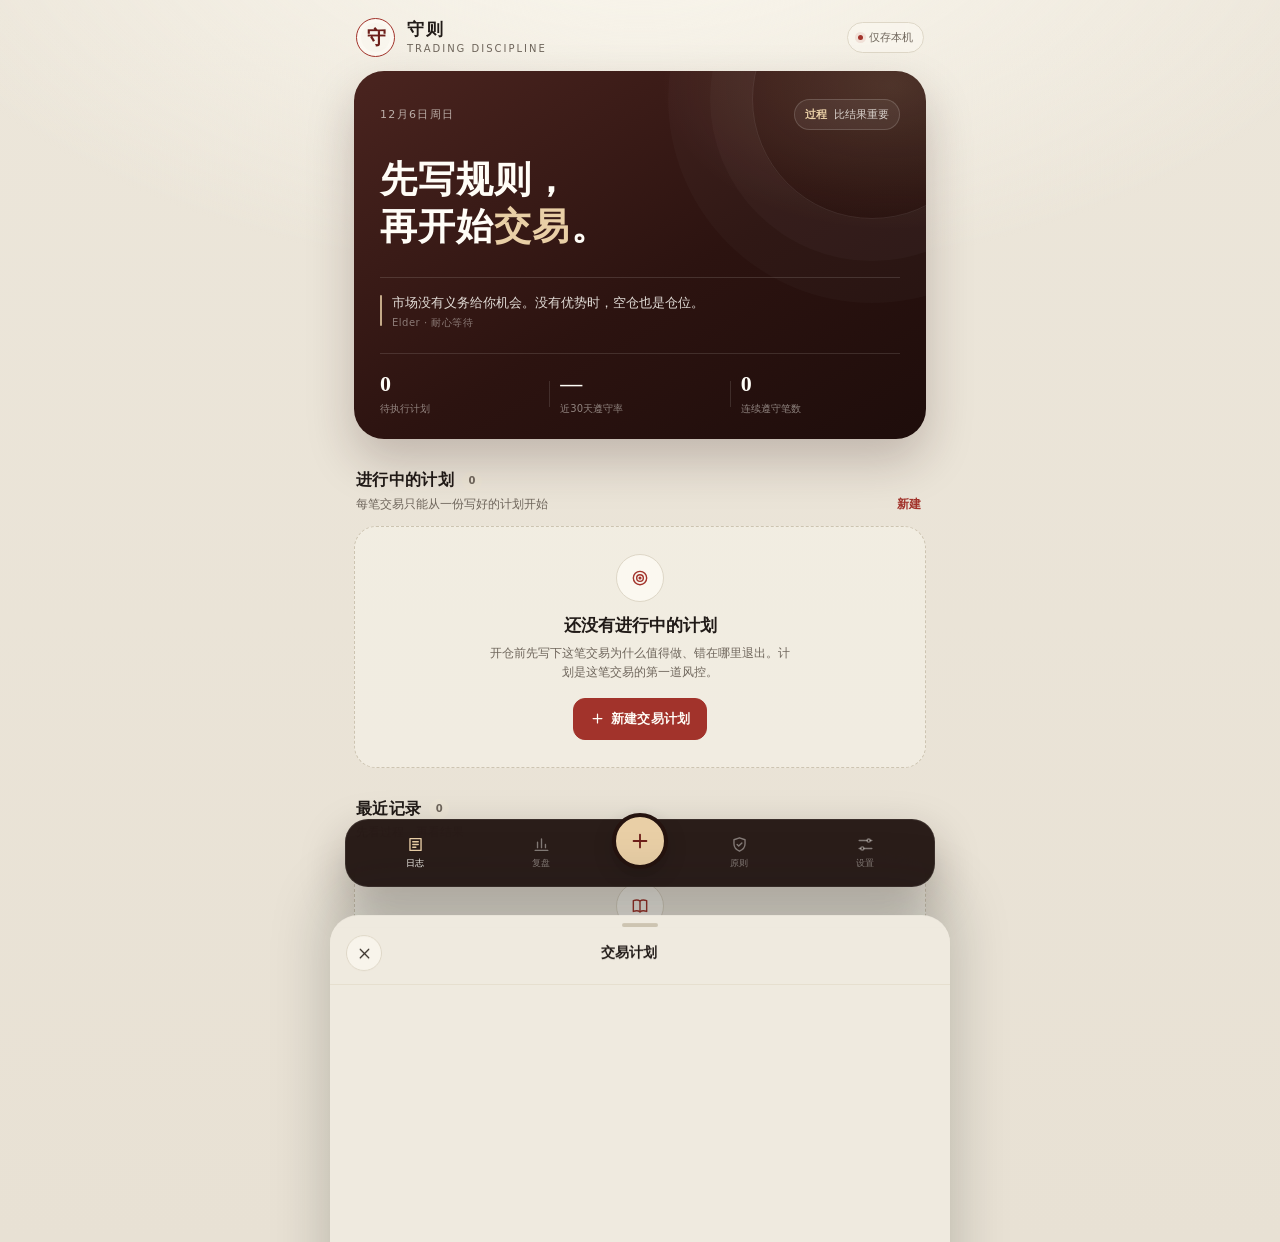
==== index.html @ d8ccddb4 "Add files via upload" ====
<!DOCTYPE html>
<html lang="zh-CN">
<head>
  <meta charset="UTF-8">
  <meta name="viewport" content="width=device-width, initial-scale=1, viewport-fit=cover">
  <meta name="theme-color" content="#efeadf">
  <meta name="description" content="守则｜以原则交易的交易纪律日志。记录计划、执行、偏离与复盘，不记流水账。">
  <meta name="apple-mobile-web-app-capable" content="yes">
  <meta name="mobile-web-app-capable" content="yes">
  <meta name="apple-mobile-web-app-status-bar-style" content="default">
  <meta name="apple-mobile-web-app-title" content="守则">
  <title>守则 · 交易纪律日志</title>
  <link rel="icon" href="data:image/svg+xml,%3Csvg xmlns='http://www.w3.org/2000/svg' viewBox='0 0 64 64'%3E%3Crect width='64' height='64' rx='18' fill='%234a241f'/%3E%3Ctext x='32' y='43' text-anchor='middle' font-size='34' fill='%23e9cfa6' font-family='serif'%3E守%3C/text%3E%3C/svg%3E">
  <link rel="stylesheet" href="styles.css">
</head>
<body>
  <div class="app">
    <header class="topbar">
      <div class="brand">
        <div class="brand-mark">守</div>
        <div>
          <h1>守则</h1>
          <p>TRADING DISCIPLINE</p>
        </div>
      </div>
      <span class="local-pill"><i></i>仅存本机</span>
    </header>

    <main id="view-log" class="view active" aria-label="交易日志"></main>
    <main id="view-stats" class="view" aria-label="统计复盘"></main>
    <main id="view-principles" class="view" aria-label="交易原则"></main>
    <main id="view-settings" class="view" aria-label="设置"></main>
  </div>

  <nav class="bottom-nav" aria-label="主导航">
    <button class="nav-item active" data-tab="log" aria-label="日志">
      <svg viewBox="0 0 24 24" fill="none" stroke="currentColor" stroke-width="1.7" stroke-linecap="round" stroke-linejoin="round"><path d="M5 4.5h14v15H5z"/><path d="M8.5 8.5h7M8.5 12h7M8.5 15.5h4"/></svg>
      <span>日志</span>
    </button>
    <button class="nav-item" data-tab="stats" aria-label="统计">
      <svg viewBox="0 0 24 24" fill="none" stroke="currentColor" stroke-width="1.7" stroke-linecap="round" stroke-linejoin="round"><path d="M4 19.5h16"/><path d="M7 16V9M12 16V5M17 16v-4"/></svg>
      <span>复盘</span>
    </button>
    <button class="nav-fab" data-action="new-plan" aria-label="新建交易计划">
      <svg viewBox="0 0 24 24" fill="none" stroke="currentColor" stroke-width="2" stroke-linecap="round"><path d="M12 5v14M5 12h14"/></svg>
    </button>
    <button class="nav-item" data-tab="principles" aria-label="交易原则">
      <svg viewBox="0 0 24 24" fill="none" stroke="currentColor" stroke-width="1.7" stroke-linecap="round" stroke-linejoin="round"><path d="M12 3.5 19 6v5.2c0 4.4-2.9 7.6-7 9.3-4.1-1.7-7-4.9-7-9.3V6z"/><path d="m9 12 2 2 4-4"/></svg>
      <span>原则</span>
    </button>
    <button class="nav-item" data-tab="settings" aria-label="设置">
      <svg viewBox="0 0 24 24" fill="none" stroke="currentColor" stroke-width="1.7" stroke-linecap="round"><path d="M4 7h10M18 7h2M4 17h2M10 17h10"/><circle cx="16" cy="7" r="2"/><circle cx="8" cy="17" r="2"/></svg>
      <span>设置</span>
    </button>
  </nav>

  <div class="sheet-backdrop" id="sheet-backdrop"></div>
  <section class="sheet" id="sheet" role="dialog" aria-modal="true" aria-labelledby="sheet-title" aria-hidden="true">
    <div class="sheet-grab"></div>
    <div class="sheet-top">
      <button class="icon-btn" data-action="close-sheet" aria-label="关闭">
        <svg viewBox="0 0 24 24" fill="none" stroke="currentColor" stroke-width="1.8" stroke-linecap="round"><path d="m6 6 12 12M18 6 6 18"/></svg>
      </button>
      <div class="sheet-title">
        <h2 id="sheet-title">交易计划</h2>
        <p id="sheet-subtitle"></p>
      </div>
      <div class="sheet-step" id="sheet-step"></div>
    </div>
    <div class="sheet-body" id="sheet-body"></div>
    <div class="sheet-footer" id="sheet-footer"></div>
  </section>

  <div class="toast" id="toast" role="status" aria-live="polite"></div>

  <dialog class="confirm-dialog" id="confirm-dialog">
    <div class="confirm-inner">
      <h3 id="confirm-title">确认</h3>
      <p id="confirm-desc"></p>
      <div class="confirm-actions">
        <button class="btn" data-action="confirm-cancel">取消</button>
        <button class="btn primary" id="confirm-ok" data-action="confirm-ok">确认</button>
      </div>
    </div>
  </dialog>

  <input type="file" id="import-input" accept=".json,application/json" hidden>

  <script src="app.js"></script>
</body>
</html>
---- styles.css ----
:root {
  --bg: #efeadf;
  --surface: #fbf8f0;
  --surface-2: #f5f0e4;
  --surface-3: #ece5d6;
  --ink: #201a17;
  --ink-soft: #352d27;
  --muted: #6f665c;
  --faint: #9b9186;
  --line: #ded7c7;
  --line-strong: #cdc4b1;
  --accent: #a2332b;
  --accent-deep: #6d1f1a;
  --accent-soft: #f2ded9;
  --accent-light: #e9cfa6;
  --loss: #61584e;
  --loss-soft: #e9e2d7;
  --warn: #8e6428;
  --warn-soft: #f2e5cb;
  --danger: #7b211b;
  --danger-soft: #efd7d2;
  --amber: #8e6428;
  --amber-soft: #f2e5cb;
  --cream: #fffdf7;
  --shadow: 0 18px 44px rgba(47, 40, 25, 0.08), 0 2px 7px rgba(47, 40, 25, 0.04);
  --shadow-soft: 0 9px 24px rgba(47, 40, 25, 0.06);
  --r-xl: 30px;
  --r-lg: 22px;
  --r-md: 16px;
  --r-sm: 11px;
  --serif: "Songti SC", "STSong", "Noto Serif SC", "Source Han Serif SC", serif;
  --sans: "PingFang SC", "Hiragino Sans GB", "Microsoft YaHei", "Noto Sans SC", system-ui, -apple-system, sans-serif;
  --safe-bottom: env(safe-area-inset-bottom, 0px);
  --safe-top: env(safe-area-inset-top, 0px);
}

* {
  box-sizing: border-box;
  -webkit-tap-highlight-color: transparent;
}

html {
  background: #e6e0d3;
  scroll-behavior: smooth;
}

body {
  margin: 0;
  min-width: 320px;
  background:
    radial-gradient(1000px 520px at 50% -140px, #fbf8ef 0%, rgba(251, 248, 239, 0) 70%),
    linear-gradient(180deg, #f0ebe1 0%, #ece6da 100%);
  color: var(--ink);
  font-family: var(--sans);
  font-size: 15px;
  line-height: 1.55;
  -webkit-font-smoothing: antialiased;
  text-rendering: optimizeLegibility;
  overflow-x: hidden;
}

body::before {
  content: "";
  position: fixed;
  inset: 0;
  z-index: -1;
  pointer-events: none;
  opacity: 0.32;
  background-image: radial-gradient(rgba(62, 54, 37, 0.16) 0.55px, transparent 0.55px);
  background-size: 4px 4px;
}

body.locked {
  overflow: hidden;
}

button,
input,
textarea,
select {
  font: inherit;
  color: inherit;
}

button {
  border: 0;
  background: none;
  cursor: pointer;
  padding: 0;
}

button:focus-visible,
textarea:focus-visible {
  outline: 2px solid var(--accent);
  outline-offset: 2px;
}

button:disabled {
  cursor: not-allowed;
}

a {
  color: inherit;
  text-decoration: none;
}

h1,
h2,
h3,
h4,
p {
  margin: 0;
}

svg {
  display: block;
}

::selection {
  background: var(--accent-light);
  color: var(--accent-deep);
}

.app {
  width: 100%;
  max-width: 620px;
  margin: 0 auto;
  padding: 0 20px calc(122px + var(--safe-bottom));
  position: relative;
}

.topbar {
  display: flex;
  align-items: center;
  justify-content: space-between;
  padding: calc(18px + var(--safe-top)) 2px 14px;
}

.brand {
  display: flex;
  align-items: center;
  gap: 12px;
}

.brand-mark {
  width: 39px;
  height: 39px;
  border-radius: 50%;
  border: 1px solid var(--accent);
  color: var(--accent-deep);
  display: grid;
  place-items: center;
  font-family: var(--serif);
  font-size: 19px;
  font-weight: 600;
  letter-spacing: -0.08em;
  background: rgba(255, 253, 247, 0.5);
  box-shadow: inset 0 0 0 4px rgba(255, 253, 247, 0.45);
}

.brand h1 {
  font-size: 17px;
  font-weight: 700;
  letter-spacing: 0.14em;
  line-height: 1.2;
}

.brand p {
  color: var(--muted);
  font-size: 10px;
  letter-spacing: 0.2em;
  margin-top: 2px;
}

.local-pill {
  display: inline-flex;
  align-items: center;
  gap: 6px;
  color: var(--muted);
  font-size: 11px;
  border: 1px solid var(--line);
  border-radius: 999px;
  padding: 6px 10px;
  background: rgba(251, 248, 240, 0.64);
  backdrop-filter: blur(8px);
}

.local-pill i {
  width: 5px;
  height: 5px;
  border-radius: 50%;
  background: var(--accent);
  box-shadow: 0 0 0 3px rgba(162, 51, 43, 0.1);
}

.view {
  display: none;
}

.view.active {
  display: block;
  animation: view-in 0.34s cubic-bezier(0.2, 0.7, 0.2, 1);
}

@keyframes view-in {
  from {
    opacity: 0;
    transform: translateY(8px);
  }
  to {
    opacity: 1;
    transform: translateY(0);
  }
}

.eyebrow {
  color: var(--muted);
  font-size: 11px;
  letter-spacing: 0.14em;
  text-transform: uppercase;
}

.hero {
  position: relative;
  overflow: hidden;
  border-radius: var(--r-xl);
  padding: 24px 22px 20px;
  background:
    radial-gradient(320px 200px at 94% 4%, rgba(233, 207, 166, 0.16) 0%, transparent 72%),
    linear-gradient(150deg, #4a241f 0%, #2c1310 56%, #1e0d0b 100%);
  color: var(--cream);
  box-shadow: 0 22px 48px rgba(45, 20, 16, 0.22);
}

.hero::before {
  content: "";
  position: absolute;
  right: -66px;
  top: -92px;
  width: 238px;
  height: 238px;
  border: 1px solid rgba(255, 253, 247, 0.09);
  border-radius: 50%;
  box-shadow:
    0 0 0 42px rgba(255, 253, 247, 0.025),
    0 0 0 84px rgba(255, 253, 247, 0.018);
  pointer-events: none;
}

.hero-top {
  position: relative;
  display: flex;
  align-items: center;
  justify-content: space-between;
  gap: 12px;
}

.hero-date {
  color: rgba(255, 253, 247, 0.64);
  font-size: 11px;
  letter-spacing: 0.12em;
}

.hero-rate {
  display: inline-flex;
  align-items: center;
  gap: 7px;
  color: rgba(255, 253, 247, 0.78);
  font-size: 11px;
  border: 1px solid rgba(255, 253, 247, 0.16);
  background: rgba(255, 253, 247, 0.06);
  border-radius: 999px;
  padding: 6px 10px;
  white-space: nowrap;
}

.hero-rate b {
  color: var(--accent-light);
  font-weight: 650;
  font-variant-numeric: tabular-nums;
}

.hero h2 {
  position: relative;
  font-family: var(--serif);
  font-weight: 600;
  font-size: clamp(29px, 8.2vw, 37px);
  line-height: 1.28;
  letter-spacing: 0.03em;
  margin-top: 26px;
}

.hero h2 em {
  font-style: normal;
  color: var(--accent-light);
}

.hero-quote {
  position: relative;
  margin-top: 26px;
  padding-top: 15px;
  border-top: 1px solid rgba(255, 253, 247, 0.13);
  display: flex;
  align-items: flex-start;
  gap: 10px;
}

.quote-stroke {
  width: 2px;
  height: 31px;
  flex: 0 0 2px;
  border-radius: 2px;
  background: var(--accent-light);
  opacity: 0.8;
  margin-top: 2px;
}

.hero-quote p {
  font-size: 12.5px;
  line-height: 1.55;
  color: rgba(255, 253, 247, 0.86);
}

.hero-quote small {
  display: block;
  color: rgba(255, 253, 247, 0.43);
  font-size: 10px;
  letter-spacing: 0.05em;
  margin-top: 3px;
}

.hero-metrics {
  position: relative;
  display: grid;
  grid-template-columns: 1fr 1px 1fr 1px 1fr;
  align-items: center;
  gap: 10px;
  margin-top: 22px;
  padding-top: 18px;
  border-top: 1px solid rgba(255, 253, 247, 0.12);
}

.hero-metrics div:not(.metric-divider) {
  min-width: 0;
}

.hero-metrics .metric-divider {
  width: 1px;
  height: 26px;
  background: rgba(255, 253, 247, 0.12);
}

.hero-metrics b {
  display: block;
  font-family: var(--serif);
  font-size: 22px;
  line-height: 1.1;
  font-weight: 600;
  color: var(--cream);
  font-variant-numeric: tabular-nums;
}

.hero-metrics span {
  display: block;
  font-size: 10px;
  color: rgba(255, 253, 247, 0.48);
  margin-top: 5px;
  white-space: nowrap;
}

.section-head {
  display: flex;
  align-items: flex-end;
  justify-content: space-between;
  gap: 12px;
  margin: 29px 2px 12px;
}

.section-head h2 {
  font-size: 16px;
  font-weight: 700;
  letter-spacing: 0.02em;
  display: flex;
  align-items: center;
  gap: 8px;
}

.section-head h2 .count {
  display: inline-grid;
  place-items: center;
  min-width: 20px;
  height: 20px;
  padding: 0 6px;
  border-radius: 999px;
  background: var(--surface-3);
  color: var(--muted);
  font-size: 10px;
  font-weight: 600;
  letter-spacing: 0;
}

.section-head p {
  color: var(--muted);
  font-size: 11.5px;
  margin-top: 3px;
}

.text-link {
  color: var(--accent);
  font-size: 12px;
  font-weight: 600;
  white-space: nowrap;
  display: inline-flex;
  align-items: center;
  gap: 3px;
}

.text-link:hover {
  color: var(--accent-deep);
}

.plan-stack {
  display: grid;
  gap: 10px;
}

.plan-card {
  border: 1px solid var(--line);
  background: rgba(251, 248, 240, 0.88);
  border-radius: var(--r-lg);
  padding: 16px;
  box-shadow: var(--shadow-soft);
  animation: card-in 0.45s both;
}

@keyframes card-in {
  from {
    opacity: 0;
    transform: translateY(7px);
  }
  to {
    opacity: 1;
    transform: translateY(0);
  }
}

.plan-top {
  display: flex;
  align-items: flex-start;
  gap: 11px;
}

.asset-badge {
  flex: 0 0 auto;
  width: 44px;
  height: 44px;
  border-radius: 14px;
  display: grid;
  place-items: center;
  background: var(--accent-soft);
  color: var(--accent-deep);
  font-size: 10px;
  font-weight: 700;
  letter-spacing: 0.04em;
}

.asset-badge.etf {
  background: var(--amber-soft);
  color: #6c4d19;
}

.asset-badge.option {
  background: #e8e1ef;
  color: #534263;
}

.plan-title {
  flex: 1;
  min-width: 0;
}

.plan-title h3 {
  font-size: 18px;
  font-weight: 700;
  line-height: 1.25;
  letter-spacing: 0.01em;
  white-space: nowrap;
  overflow: hidden;
  text-overflow: ellipsis;
}

.plan-title p {
  color: var(--muted);
  font-size: 12px;
  margin-top: 3px;
}

.status-badge {
  flex: 0 0 auto;
  font-size: 10px;
  border-radius: 999px;
  padding: 4px 8px;
  color: var(--accent);
  background: var(--accent-soft);
  font-weight: 600;
}

.plan-thesis {
  margin: 13px 0 0;
  color: var(--ink-soft);
  font-family: var(--serif);
  font-size: 13.5px;
  line-height: 1.62;
  display: -webkit-box;
  -webkit-line-clamp: 2;
  -webkit-box-orient: vertical;
  overflow: hidden;
}

.plan-facts {
  display: flex;
  flex-wrap: wrap;
  gap: 6px;
  margin-top: 13px;
}

.fact {
  display: inline-flex;
  align-items: center;
  gap: 4px;
  font-size: 11px;
  color: var(--muted);
  background: var(--surface-2);
  border: 1px solid rgba(222, 215, 199, 0.72);
  border-radius: 8px;
  padding: 4px 7px;
  font-variant-numeric: tabular-nums;
}

.fact strong {
  color: var(--ink-soft);
  font-weight: 650;
}

.plan-actions {
  display: flex;
  gap: 8px;
  margin-top: 14px;
}

.btn {
  min-height: 42px;
  padding: 0 16px;
  border-radius: 12px;
  font-size: 12.5px;
  font-weight: 650;
  letter-spacing: 0.02em;
  display: inline-flex;
  align-items: center;
  justify-content: center;
  gap: 6px;
  background: var(--surface-2);
  color: var(--ink-soft);
  border: 1px solid var(--line);
  transition: transform 0.15s ease, background 0.15s ease, border-color 0.15s ease;
  touch-action: manipulation;
}

.btn:active {
  transform: scale(0.985);
}

.btn.primary {
  background: var(--accent);
  color: var(--cream);
  border-color: var(--accent);
}

.btn.primary:hover {
  background: var(--accent-deep);
}

.btn.light {
  background: rgba(255, 253, 247, 0.08);
  color: var(--cream);
  border-color: rgba(255, 253, 247, 0.18);
}

.btn.ghost {
  background: transparent;
  border-color: transparent;
  color: var(--muted);
}

.btn.rust {
  color: var(--warn);
  background: var(--warn-soft);
  border-color: transparent;
}

.btn.flex {
  flex: 1;
}

.btn:disabled {
  background: var(--surface-3);
  border-color: var(--surface-3);
  color: var(--faint);
}

.btn svg {
  width: 15px;
  height: 15px;
}

.empty-card {
  border: 1px dashed var(--line-strong);
  border-radius: var(--r-lg);
  padding: 27px 22px;
  text-align: center;
  background: rgba(251, 248, 240, 0.44);
}

.empty-icon {
  width: 48px;
  height: 48px;
  margin: 0 auto 11px;
  border-radius: 50%;
  display: grid;
  place-items: center;
  border: 1px solid var(--line);
  color: var(--accent);
  background: var(--surface);
}

.empty-icon svg {
  width: 20px;
  height: 20px;
}

.empty-card h3 {
  font-family: var(--serif);
  font-size: 17px;
  font-weight: 600;
}

.empty-card p {
  max-width: 310px;
  margin: 5px auto 15px;
  color: var(--muted);
  font-size: 12px;
  line-height: 1.6;
}

.log-list {
  border: 1px solid var(--line);
  background: rgba(251, 248, 240, 0.78);
  border-radius: var(--r-lg);
  overflow: hidden;
  box-shadow: var(--shadow-soft);
}

.log-row {
  width: 100%;
  display: flex;
  align-items: center;
  gap: 11px;
  text-align: left;
  padding: 13px 15px;
  border-bottom: 1px solid rgba(222, 215, 199, 0.72);
  transition: background 0.16s ease;
}

.log-row:last-child {
  border-bottom: 0;
}

.log-row:hover {
  background: rgba(245, 240, 228, 0.7);
}

.log-mark {
  width: 7px;
  height: 34px;
  flex: 0 0 7px;
  border-radius: 99px;
  background: var(--accent);
}

.log-mark.deviated {
  background: var(--warn);
}

.log-main {
  flex: 1;
  min-width: 0;
}

.log-main h4 {
  font-size: 13.5px;
  font-weight: 650;
  white-space: nowrap;
  overflow: hidden;
  text-overflow: ellipsis;
}

.log-main p {
  color: var(--muted);
  font-size: 10.5px;
  margin-top: 2px;
  white-space: nowrap;
  overflow: hidden;
  text-overflow: ellipsis;
}

.log-side {
  flex: 0 0 auto;
  text-align: right;
}

.result-tag {
  display: inline-block;
  font-size: 10px;
  border-radius: 6px;
  padding: 3px 7px;
  color: var(--muted);
  background: var(--surface-2);
}

.result-tag.win {
  color: var(--accent);
  background: var(--accent-soft);
}

.result-tag.loss {
  color: var(--loss);
  background: var(--loss-soft);
}

.log-side small {
  display: block;
  color: var(--faint);
  font-size: 9.5px;
  margin-top: 4px;
}

.unplanned-link {
  text-align: center;
  margin-top: 18px;
  color: var(--faint);
  font-size: 11px;
}

.unplanned-link button {
  border-bottom: 1px solid var(--line-strong);
  padding-bottom: 1px;
  color: var(--muted);
}

.unplanned-link button:hover {
  color: var(--warn);
}

/* ===== Stats ===== */
.page-head {
  margin: 7px 2px 18px;
}

.page-head h2 {
  font-family: var(--serif);
  font-size: 30px;
  font-weight: 600;
  letter-spacing: 0.02em;
  line-height: 1.2;
}

.page-head p {
  color: var(--muted);
  font-size: 12px;
  margin-top: 5px;
}

.segmented {
  display: inline-flex;
  padding: 4px;
  border-radius: 999px;
  background: rgba(236, 229, 214, 0.8);
  border: 1px solid rgba(222, 215, 199, 0.7);
  gap: 2px;
}

.segmented button {
  border-radius: 999px;
  padding: 7px 13px;
  font-size: 11px;
  color: var(--muted);
  font-weight: 550;
  transition: background 0.15s ease, color 0.15s ease;
}

.segmented button.active {
  color: var(--ink);
  background: var(--surface);
  box-shadow: 0 2px 6px rgba(47, 40, 25, 0.08);
  font-weight: 650;
}

.stats-headline {
  display: flex;
  align-items: flex-end;
  justify-content: space-between;
  gap: 12px;
  margin: 19px 0 10px;
}

.compliance-card {
  position: relative;
  overflow: hidden;
  border: 1px solid var(--line);
  border-radius: var(--r-xl);
  background: var(--surface);
  padding: 22px;
  box-shadow: var(--shadow);
}

.compliance-card::after {
  content: "";
  position: absolute;
  right: -50px;
  top: -55px;
  width: 190px;
  height: 190px;
  border-radius: 50%;
  border: 1px solid rgba(162, 51, 43, 0.09);
  box-shadow: 0 0 0 27px rgba(162, 51, 43, 0.025);
}

.compliance-main {
  position: relative;
  display: flex;
  align-items: center;
  gap: 19px;
}

.ring {
  --p: 0;
  --size: 112px;
  width: var(--size);
  height: var(--size);
  flex: 0 0 var(--size);
  border-radius: 50%;
  background: conic-gradient(var(--accent) calc(var(--p) * 1%), #e9e3d6 0);
  position: relative;
  display: grid;
  place-items: center;
  transform: rotate(-90deg);
}

.ring::before {
  content: "";
  position: absolute;
  inset: 9px;
  border-radius: 50%;
  background: var(--surface);
  box-shadow: inset 0 0 0 1px rgba(222, 215, 199, 0.45);
}

.ring-center {
  position: relative;
  z-index: 1;
  transform: rotate(90deg);
  text-align: center;
}

.ring-center b {
  display: block;
  font-family: var(--serif);
  font-size: 28px;
  line-height: 1;
  font-weight: 600;
  font-variant-numeric: tabular-nums;
  letter-spacing: -0.02em;
}

.ring-center span {
  display: block;
  margin-top: 4px;
  color: var(--muted);
  font-size: 9px;
  letter-spacing: 0.08em;
}

.compliance-copy {
  min-width: 0;
}

.compliance-copy h3 {
  font-family: var(--serif);
  font-size: 17px;
  font-weight: 600;
  line-height: 1.34;
  letter-spacing: -0.01em;
}

.compliance-copy p {
  color: var(--muted);
  font-size: 11.5px;
  line-height: 1.6;
  margin-top: 5px;
}

.sample-note {
  display: inline-flex;
  align-items: center;
  gap: 4px;
  color: var(--amber);
  background: var(--amber-soft);
  font-size: 9.5px;
  border-radius: 6px;
  padding: 3px 7px;
  margin-top: 8px;
}

.mini-kpis {
  display: grid;
  grid-template-columns: repeat(3, 1fr);
  gap: 8px;
  margin-top: 15px;
  padding-top: 15px;
  border-top: 1px solid rgba(222, 215, 199, 0.75);
}

.mini-kpi span {
  display: block;
  color: var(--muted);
  font-size: 9.5px;
}

.mini-kpi b {
  display: block;
  font-family: var(--serif);
  font-size: 20px;
  font-weight: 600;
  line-height: 1.1;
  margin-top: 4px;
  font-variant-numeric: tabular-nums;
}

.mini-kpi small {
  display: block;
  color: var(--faint);
  font-size: 9px;
  margin-top: 3px;
}

.panel {
  border: 1px solid var(--line);
  border-radius: var(--r-lg);
  background: rgba(251, 248, 240, 0.86);
  padding: 18px;
  box-shadow: var(--shadow-soft);
}

.panel-head {
  display: flex;
  align-items: flex-start;
  justify-content: space-between;
  gap: 10px;
  margin-bottom: 14px;
}

.panel-head h3 {
  font-size: 14.5px;
  font-weight: 700;
  letter-spacing: 0.01em;
}

.panel-head p {
  color: var(--muted);
  font-size: 10.5px;
  margin-top: 3px;
  line-height: 1.5;
}

.stack {
  display: grid;
  gap: 10px;
}

.compare-block {
  padding: 12px;
  border-radius: 14px;
  background: var(--surface-2);
  border: 1px solid rgba(222, 215, 199, 0.6);
}

.compare-head {
  display: flex;
  align-items: center;
  justify-content: space-between;
  gap: 8px;
  font-size: 11.5px;
}

.compare-head > span:first-child {
  display: flex;
  align-items: center;
  gap: 7px;
  font-weight: 650;
  color: var(--ink-soft);
}

.dot {
  width: 7px;
  height: 7px;
  border-radius: 50%;
  background: var(--accent);
}

.dot.rust {
  background: var(--warn);
}

.compare-head small {
  color: var(--faint);
  font-size: 10px;
}

.compare-bar {
  height: 6px;
  border-radius: 999px;
  background: #e4ddcf;
  overflow: hidden;
  margin: 9px 0 7px;
}

.compare-bar i {
  display: block;
  height: 100%;
  border-radius: inherit;
  background: var(--accent);
  transition: width 0.5s ease;
}

.compare-bar.rust i {
  background: var(--warn);
}

.compare-meta {
  display: flex;
  justify-content: space-between;
  color: var(--muted);
  font-size: 10px;
  font-variant-numeric: tabular-nums;
}

.compare-meta b {
  color: var(--ink-soft);
  font-weight: 650;
}

.insight {
  display: flex;
  align-items: flex-start;
  gap: 8px;
  margin-top: 13px;
  padding-top: 12px;
  border-top: 1px dashed var(--line-strong);
  color: var(--muted);
  font-size: 11px;
  line-height: 1.6;
}

.insight svg {
  width: 14px;
  height: 14px;
  flex: 0 0 14px;
  margin-top: 2px;
  color: var(--accent);
}

.matrix {
  display: grid;
  grid-template-columns: 1fr 1fr;
  gap: 7px;
}

.matrix-cell {
  border-radius: 13px;
  padding: 12px;
  min-height: 94px;
  display: flex;
  flex-direction: column;
  justify-content: space-between;
  border: 1px solid transparent;
}

.matrix-cell.good {
  background: var(--accent-soft);
  border-color: rgba(162, 51, 43, 0.08);
}

.matrix-cell.correct-loss {
  background: var(--surface-2);
  border-color: rgba(222, 215, 199, 0.7);
}

.matrix-cell.danger {
  background: var(--amber-soft);
  border-color: rgba(145, 107, 46, 0.08);
}

.matrix-cell.bad {
  background: var(--warn-soft);
  border-color: rgba(142, 100, 40, 0.08);
}

.matrix-cell span {
  font-size: 9.5px;
  color: var(--muted);
  letter-spacing: 0.02em;
}

.matrix-cell b {
  font-family: var(--serif);
  font-size: 27px;
  line-height: 1;
  font-weight: 600;
  font-variant-numeric: tabular-nums;
}

.matrix-cell small {
  font-size: 9.5px;
  color: var(--muted);
}

.matrix-note {
  margin-top: 11px;
  color: var(--muted);
  font-size: 11.5px;
  line-height: 1.55;
}

.matrix-note strong {
  color: var(--amber);
  font-weight: 650;
}

.dist-list {
  display: grid;
  gap: 11px;
}

.dist-row {
  display: grid;
  grid-template-columns: minmax(78px, 1fr) 2.2fr 22px;
  align-items: center;
  gap: 9px;
}

.dist-row span {
  font-size: 10.5px;
  color: var(--ink-soft);
  white-space: nowrap;
  overflow: hidden;
  text-overflow: ellipsis;
}

.dist-bar {
  height: 7px;
  background: var(--surface-3);
  border-radius: 999px;
  overflow: hidden;
}

.dist-bar i {
  display: block;
  height: 100%;
  border-radius: inherit;
  background: var(--warn);
  opacity: 0.8;
}

.dist-row b {
  text-align: right;
  font-size: 10.5px;
  font-weight: 600;
  color: var(--muted);
  font-variant-numeric: tabular-nums;
}

.breakdown-tabs {
  display: flex;
  gap: 4px;
  padding: 3px;
  background: var(--surface-2);
  border-radius: 10px;
  margin-bottom: 13px;
}

.breakdown-tabs button {
  flex: 1;
  padding: 6px 4px;
  border-radius: 8px;
  color: var(--muted);
  font-size: 10px;
  font-weight: 550;
}

.breakdown-tabs button.active {
  background: var(--surface);
  color: var(--ink);
  box-shadow: 0 2px 5px rgba(47, 40, 25, 0.07);
  font-weight: 650;
}

.breakdown-row {
  display: grid;
  grid-template-columns: minmax(66px, 1.2fr) auto 62px 44px;
  align-items: center;
  gap: 8px;
  padding: 9px 0;
  border-bottom: 1px solid rgba(222, 215, 199, 0.62);
}

.breakdown-row:last-child {
  border-bottom: 0;
  padding-bottom: 1px;
}

.breakdown-row .label {
  font-size: 11px;
  font-weight: 600;
  color: var(--ink-soft);
  white-space: nowrap;
  overflow: hidden;
  text-overflow: ellipsis;
}

.breakdown-row .n {
  color: var(--faint);
  font-size: 9.5px;
}

.mini-bar {
  height: 5px;
  border-radius: 999px;
  background: var(--surface-3);
  overflow: hidden;
}

.mini-bar i {
  display: block;
  height: 100%;
  border-radius: inherit;
  background: var(--accent);
}

.score {
  text-align: right;
  font-size: 10px;
  font-variant-numeric: tabular-nums;
  color: var(--muted);
}

.score.pos {
  color: var(--accent);
}

.score.neg {
  color: var(--warn);
}

.disclaimer-note {
  color: var(--faint);
  font-size: 9.5px;
  line-height: 1.6;
  margin-top: 14px;
  padding: 0 3px;
}

.review-card {
  border: 1px solid var(--line);
  border-radius: var(--r-lg);
  background:
    linear-gradient(135deg, rgba(255, 253, 247, 0.7), rgba(245, 240, 228, 0.75));
  padding: 18px;
  box-shadow: var(--shadow-soft);
}

.review-top {
  display: flex;
  align-items: center;
  justify-content: space-between;
  gap: 10px;
}

.verdict {
  display: inline-flex;
  align-items: center;
  gap: 5px;
  font-size: 10px;
  font-weight: 650;
  color: var(--accent);
  background: var(--accent-soft);
  border-radius: 7px;
  padding: 4px 7px;
}

.verdict.slipping {
  color: var(--amber);
  background: var(--amber-soft);
}

.verdict.pause {
  color: var(--warn);
  background: var(--warn-soft);
}

.review-top small {
  color: var(--faint);
  font-size: 9.5px;
}

.review-statline {
  display: flex;
  flex-wrap: wrap;
  gap: 6px;
  margin-top: 11px;
}

.review-statline span {
  font-size: 9.5px;
  color: var(--muted);
  background: var(--surface-2);
  border-radius: 6px;
  padding: 3px 7px;
}

.review-q {
  margin-top: 13px;
  padding-top: 11px;
  border-top: 1px dashed var(--line-strong);
}

.review-q label {
  display: block;
  font-size: 9px;
  letter-spacing: 0.08em;
  color: var(--faint);
  margin-bottom: 3px;
}

.review-q p {
  font-family: var(--serif);
  font-size: 13px;
  line-height: 1.62;
  color: var(--ink-soft);
}

.review-history {
  margin-top: 10px;
  display: grid;
  gap: 6px;
}

.review-history button {
  display: flex;
  align-items: center;
  justify-content: space-between;
  gap: 8px;
  border: 1px solid var(--line);
  background: rgba(251, 248, 240, 0.55);
  border-radius: 10px;
  padding: 9px 11px;
  text-align: left;
  font-size: 10.5px;
  color: var(--muted);
}

.review-history b {
  color: var(--ink-soft);
  font-weight: 600;
}

/* ===== Principles ===== */
.principles-hero {
  position: relative;
  overflow: hidden;
  border-radius: var(--r-xl);
  border: 1px solid var(--line);
  background:
    radial-gradient(260px 160px at 95% -10%, rgba(142, 100, 40, 0.1), transparent 70%),
    var(--surface);
  padding: 23px;
  box-shadow: var(--shadow-soft);
}

.principles-hero blockquote {
  margin: 16px 0 0;
  font-family: var(--serif);
  font-size: 24px;
  line-height: 1.48;
  letter-spacing: 0.015em;
  color: var(--ink);
}

.principles-hero blockquote em {
  font-style: normal;
  color: var(--warn);
}

.principles-hero p {
  color: var(--muted);
  font-size: 11px;
  margin-top: 9px;
}

.rule-card {
  margin-top: 14px;
  border-radius: var(--r-lg);
  background: var(--accent-deep);
  color: var(--cream);
  padding: 17px 18px;
  box-shadow: 0 12px 28px rgba(45, 20, 16, 0.16);
}

.rule-card h3 {
  display: flex;
  align-items: center;
  gap: 7px;
  color: var(--accent-light);
  font-size: 10px;
  font-weight: 600;
  letter-spacing: 0.12em;
}

.rule-card h3 svg {
  width: 14px;
  height: 14px;
}

.rule-list {
  display: grid;
  gap: 9px;
  margin-top: 12px;
}

.rule-list div {
  display: flex;
  align-items: baseline;
  justify-content: space-between;
  gap: 10px;
  padding-bottom: 8px;
  border-bottom: 1px solid rgba(255, 253, 247, 0.1);
  font-size: 11.5px;
}

.rule-list div:last-child {
  border-bottom: 0;
  padding-bottom: 0;
}

.rule-list span {
  color: rgba(255, 253, 247, 0.58);
}

.rule-list b {
  color: rgba(255, 253, 247, 0.92);
  font-weight: 600;
  text-align: right;
}

.principle-group {
  margin-top: 27px;
}

.group-head {
  display: flex;
  align-items: baseline;
  gap: 9px;
  padding: 0 2px 9px;
  border-bottom: 1px solid var(--line);
}

.group-head span {
  font-family: var(--serif);
  font-size: 11px;
  color: var(--warn);
  font-style: italic;
}

.group-head h3 {
  font-family: var(--serif);
  font-size: 19px;
  font-weight: 600;
}

.group-head p {
  margin-left: auto;
  color: var(--faint);
  font-size: 9.5px;
}

.principle-item {
  display: grid;
  grid-template-columns: 24px 1fr;
  gap: 10px;
  padding: 16px 2px;
  border-bottom: 1px solid rgba(222, 215, 199, 0.68);
}

.principle-item:last-child {
  border-bottom: 0;
}

.p-index {
  color: var(--line-strong);
  font-family: var(--serif);
  font-size: 11px;
  padding-top: 2px;
  font-variant-numeric: tabular-nums;
}

.principle-item h4 {
  font-size: 14px;
  font-weight: 700;
  line-height: 1.4;
  color: var(--ink);
}

.principle-item p {
  color: var(--muted);
  font-size: 12.5px;
  line-height: 1.66;
  margin-top: 4px;
}

.p-source {
  display: inline-flex;
  align-items: center;
  gap: 4px;
  margin-top: 7px;
  font-size: 9px;
  letter-spacing: 0.03em;
  color: var(--accent);
  background: var(--accent-soft);
  border-radius: 5px;
  padding: 2px 6px;
}

.p-source.rust {
  color: var(--warn);
  background: var(--warn-soft);
}

/* ===== Settings ===== */
.settings-card {
  border: 1px solid var(--line);
  background: rgba(251, 248, 240, 0.86);
  border-radius: var(--r-lg);
  padding: 18px;
  box-shadow: var(--shadow-soft);
  margin-bottom: 11px;
}

.settings-card h3 {
  font-size: 14px;
  font-weight: 700;
}

.settings-card > p {
  color: var(--muted);
  font-size: 11.5px;
  line-height: 1.6;
  margin-top: 4px;
}

.setting-row {
  display: flex;
  align-items: center;
  justify-content: space-between;
  gap: 12px;
  padding: 13px 0;
  border-bottom: 1px solid rgba(222, 215, 199, 0.66);
}

.setting-row:last-child {
  border-bottom: 0;
  padding-bottom: 2px;
}

.setting-row .setting-label {
  font-size: 12px;
  font-weight: 600;
}

.setting-row .setting-desc {
  color: var(--muted);
  font-size: 10px;
  margin-top: 2px;
}

.chip-row {
  display: flex;
  gap: 5px;
  flex-wrap: wrap;
  justify-content: flex-end;
}

.mini-chip {
  border: 1px solid var(--line);
  background: var(--surface-2);
  color: var(--muted);
  border-radius: 8px;
  padding: 6px 8px;
  font-size: 10px;
  min-width: 42px;
  text-align: center;
  font-variant-numeric: tabular-nums;
}

.mini-chip.active {
  background: var(--accent);
  color: var(--cream);
  border-color: var(--accent);
  font-weight: 650;
}

.data-actions {
  display: grid;
  grid-template-columns: 1fr 1fr;
  gap: 7px;
  margin-top: 14px;
}

.data-actions .btn {
  min-height: 43px;
  font-size: 11.5px;
}

.data-actions .full {
  grid-column: 1 / -1;
}

.storage-note {
  display: flex;
  gap: 8px;
  margin-top: 13px;
  border-radius: 10px;
  background: var(--surface-2);
  padding: 10px 11px;
  color: var(--muted);
  font-size: 10px;
  line-height: 1.6;
}

.storage-note svg {
  width: 14px;
  height: 14px;
  flex: 0 0 14px;
  margin-top: 2px;
  color: var(--accent);
}

.about-copy {
  color: var(--muted);
  font-size: 11.5px;
  line-height: 1.75;
}

.about-copy strong {
  color: var(--ink-soft);
  font-weight: 600;
}

.about-copy + .about-copy {
  margin-top: 9px;
}

.version-row {
  display: flex;
  justify-content: space-between;
  color: var(--faint);
  font-size: 9.5px;
  padding-top: 14px;
  margin-top: 14px;
  border-top: 1px solid var(--line);
}

/* ===== Bottom nav ===== */
.bottom-nav {
  position: fixed;
  z-index: 80;
  left: 50%;
  bottom: max(13px, var(--safe-bottom));
  transform: translateX(-50%);
  width: calc(100% - 30px);
  max-width: 588px;
  height: 68px;
  display: grid;
  grid-template-columns: 1fr 1fr 72px 1fr 1fr;
  align-items: center;
  padding: 0 6px;
  border-radius: 23px;
  background: rgba(32, 18, 15, 0.95);
  border: 1px solid rgba(255, 253, 247, 0.08);
  box-shadow: 0 18px 45px rgba(32, 18, 15, 0.27);
  backdrop-filter: blur(20px);
  -webkit-backdrop-filter: blur(20px);
}

.nav-item {
  height: 58px;
  display: flex;
  flex-direction: column;
  align-items: center;
  justify-content: center;
  gap: 3px;
  color: rgba(255, 253, 247, 0.42);
  border-radius: 14px;
  transition: color 0.18s ease;
}

.nav-item svg {
  width: 19px;
  height: 19px;
}

.nav-item span {
  font-size: 9px;
  letter-spacing: 0.03em;
}

.nav-item.active {
  color: var(--cream);
}

.nav-item.active svg {
  color: var(--accent-light);
}

.nav-fab {
  width: 56px;
  height: 56px;
  justify-self: center;
  border-radius: 50%;
  background: var(--accent-light);
  color: var(--accent-deep);
  display: grid;
  place-items: center;
  box-shadow: 0 7px 20px rgba(0, 0, 0, 0.2);
  transform: translateY(-12px);
  border: 4px solid #25130f;
  transition: transform 0.18s ease, background 0.18s ease;
}

.nav-fab svg {
  width: 22px;
  height: 22px;
}

.nav-fab:active {
  transform: translateY(-11px) scale(0.96);
}

/* ===== Sheet ===== */
.sheet-backdrop {
  position: fixed;
  inset: 0;
  background: rgba(13, 21, 16, 0.4);
  backdrop-filter: blur(3px);
  z-index: 90;
  opacity: 0;
  pointer-events: none;
  transition: opacity 0.25s ease;
}

.sheet-backdrop.open {
  opacity: 1;
  pointer-events: auto;
}

.sheet {
  position: fixed;
  z-index: 100;
  left: 50%;
  bottom: 0;
  width: 100%;
  max-width: 620px;
  height: 100vh;
  height: 100dvh;
  max-height: 920px;
  transform: translate(-50%, 104%);
  transition: transform 0.36s cubic-bezier(0.22, 0.78, 0.22, 1);
  background: var(--bg);
  border-radius: 27px 27px 0 0;
  display: flex;
  flex-direction: column;
  overflow: hidden;
  box-shadow: 0 -24px 60px rgba(13, 21, 16, 0.23);
}

.sheet.open {
  transform: translate(-50%, 0);
}

.sheet-grab {
  width: 36px;
  height: 4px;
  border-radius: 99px;
  background: var(--line-strong);
  margin: 8px auto 0;
  flex: 0 0 auto;
}

.sheet-top {
  flex: 0 0 auto;
  display: grid;
  grid-template-columns: 38px 1fr 60px;
  align-items: center;
  gap: 8px;
  padding: 8px 16px 13px;
  border-bottom: 1px solid rgba(222, 215, 199, 0.7);
  background: rgba(239, 234, 223, 0.93);
  backdrop-filter: blur(15px);
}

.sheet-title {
  text-align: center;
  min-width: 0;
}

.sheet-title h2 {
  font-size: 14px;
  font-weight: 700;
  line-height: 1.2;
  white-space: nowrap;
  overflow: hidden;
  text-overflow: ellipsis;
}

.sheet-title p {
  color: var(--muted);
  font-size: 9.5px;
  margin-top: 2px;
}

.icon-btn {
  width: 36px;
  height: 36px;
  border-radius: 50%;
  display: grid;
  place-items: center;
  color: var(--ink-soft);
  background: rgba(251, 248, 240, 0.72);
  border: 1px solid var(--line);
}

.icon-btn svg {
  width: 17px;
  height: 17px;
}

.sheet-step {
  text-align: right;
  color: var(--muted);
  font-size: 10px;
  font-variant-numeric: tabular-nums;
  letter-spacing: 0.04em;
}

.sheet-body {
  flex: 1;
  overflow-y: auto;
  overscroll-behavior: contain;
  padding: 20px 20px 26px;
  -webkit-overflow-scrolling: touch;
}

.sheet-footer {
  flex: 0 0 auto;
  padding: 11px 20px calc(12px + var(--safe-bottom));
  border-top: 1px solid rgba(222, 215, 199, 0.78);
  background: rgba(239, 234, 223, 0.94);
  backdrop-filter: blur(16px);
  display: flex;
  align-items: center;
  gap: 8px;
}

.sheet-footer:empty {
  display: none;
}

.step-bar {
  display: flex;
  gap: 5px;
  margin-bottom: 20px;
}

.step-bar i {
  height: 3px;
  flex: 1;
  border-radius: 99px;
  background: var(--line);
}

.step-bar i.on {
  background: var(--accent);
}

.sheet-intro {
  margin-bottom: 20px;
}

.sheet-intro h3 {
  font-family: var(--serif);
  font-size: 24px;
  line-height: 1.35;
  font-weight: 600;
  letter-spacing: 0.01em;
}

.sheet-intro p {
  color: var(--muted);
  font-size: 11.5px;
  line-height: 1.65;
  margin-top: 6px;
}

.tip {
  display: flex;
  gap: 7px;
  border-radius: 10px;
  background: var(--surface-2);
  border: 1px solid rgba(222, 215, 199, 0.7);
  padding: 10px 11px;
  color: var(--muted);
  font-size: 11.5px;
  line-height: 1.6;
  margin-bottom: 16px;
}

.tip svg {
  width: 14px;
  height: 14px;
  flex: 0 0 14px;
  margin-top: 1px;
  color: var(--accent);
}

.tip.warn {
  background: var(--amber-soft);
  border-color: transparent;
  color: #725320;
}

.tip.warn svg {
  color: var(--amber);
}

.tip.danger {
  background: var(--warn-soft);
  border-color: transparent;
  color: #7b3a24;
}

.tip.danger svg {
  color: var(--warn);
}

.field {
  margin-bottom: 17px;
}

.field:last-child {
  margin-bottom: 0;
}

.field-label {
  display: flex;
  align-items: center;
  justify-content: space-between;
  gap: 8px;
  font-size: 11.5px;
  font-weight: 650;
  color: var(--ink-soft);
  margin-bottom: 7px;
}

.field-label span {
  color: var(--faint);
  font-size: 9.5px;
  font-weight: 400;
}

.field input,
.field textarea {
  width: 100%;
  border: 1px solid var(--line);
  background: rgba(251, 248, 240, 0.9);
  border-radius: 12px;
  padding: 12px 13px;
  font-size: 16px;
  line-height: 1.5;
  outline: none;
  transition: border-color 0.16s ease, box-shadow 0.16s ease;
  -webkit-appearance: none;
}

.field textarea {
  resize: vertical;
  min-height: 88px;
  font-size: 15px;
}

.field input::placeholder,
.field textarea::placeholder {
  color: var(--faint);
}

.field input:focus,
.field textarea:focus {
  border-color: var(--accent);
  box-shadow: 0 0 0 3px rgba(162, 51, 43, 0.09);
}

.field .char-count {
  text-align: right;
  color: var(--faint);
  font-size: 9px;
  margin-top: 4px;
}

.chip-grid {
  display: flex;
  flex-wrap: wrap;
  gap: 6px;
}

.chip {
  min-height: 40px;
  padding: 0 12px;
  border-radius: 10px;
  border: 1px solid var(--line);
  background: rgba(251, 248, 240, 0.67);
  color: var(--muted);
  font-size: 11px;
  transition: border-color 0.15s ease, background 0.15s ease, color 0.15s ease;
}

.chip.active {
  border-color: var(--accent);
  color: var(--accent-deep);
  background: var(--accent-soft);
  font-weight: 650;
}

.chip-grid.three {
  display: grid;
  grid-template-columns: repeat(3, 1fr);
}

.chip-grid.two {
  display: grid;
  grid-template-columns: repeat(2, 1fr);
}

.chip-grid.three .chip,
.chip-grid.two .chip {
  padding: 0 8px;
}

.asset-grid {
  display: grid;
  grid-template-columns: repeat(3, 1fr);
  gap: 7px;
}

.asset-option {
  height: 62px;
  border: 1px solid var(--line);
  background: rgba(251, 248, 240, 0.67);
  border-radius: 12px;
  display: flex;
  flex-direction: column;
  align-items: center;
  justify-content: center;
  gap: 2px;
  color: var(--muted);
  font-size: 10px;
  transition: all 0.15s ease;
}

.asset-option b {
  font-size: 13px;
  font-weight: 650;
  color: var(--ink-soft);
}

.asset-option.active {
  border-color: var(--accent);
  background: var(--accent-soft);
}

.asset-option.active b {
  color: var(--accent-deep);
}

.attention-card {
  border: 1px solid var(--line);
  border-radius: 13px;
  padding: 13px;
  background: var(--surface-2);
  margin-bottom: 17px;
}

.attention-row {
  display: flex;
  align-items: center;
  justify-content: space-between;
  gap: 10px;
  padding: 6px 0;
  font-size: 10.5px;
}

.attention-row:first-child {
  padding-top: 0;
}

.attention-row:last-child {
  padding-bottom: 0;
}

.attention-row span {
  color: var(--muted);
}

.attention-row b {
  font-size: 10px;
  color: var(--accent);
  font-weight: 650;
}

.attention-row b.fail {
  color: var(--warn);
}

.checklist {
  border: 1px solid var(--line);
  border-radius: 14px;
  overflow: hidden;
  background: rgba(251, 248, 240, 0.6);
}

.check-item {
  display: flex;
  align-items: flex-start;
  gap: 9px;
  padding: 11px 12px;
  border-bottom: 1px solid rgba(222, 215, 199, 0.62);
  font-size: 11px;
  line-height: 1.5;
  color: var(--ink-soft);
}

.check-item:last-child {
  border-bottom: 0;
}

.check-icon {
  width: 18px;
  height: 18px;
  flex: 0 0 18px;
  border-radius: 50%;
  display: grid;
  place-items: center;
  background: var(--accent-soft);
  color: var(--accent);
  margin-top: 1px;
}

.check-icon svg {
  width: 11px;
  height: 11px;
}

.check-icon.fail {
  background: var(--warn-soft);
  color: var(--warn);
}

.check-icon.neutral {
  background: var(--surface-3);
  color: var(--faint);
}

.manual-checks {
  margin-top: 11px;
}

.check-toggle {
  display: flex;
  align-items: flex-start;
  gap: 10px;
  border: 1px solid var(--line);
  background: rgba(251, 248, 240, 0.77);
  border-radius: 11px;
  padding: 11px;
  margin-bottom: 6px;
  cursor: pointer;
  font-size: 11.5px;
  line-height: 1.55;
  color: var(--ink-soft);
}

.check-toggle input {
  position: absolute;
  opacity: 0;
  pointer-events: none;
}

.check-box {
  width: 19px;
  height: 19px;
  flex: 0 0 19px;
  border: 1px solid var(--line-strong);
  border-radius: 6px;
  background: var(--surface);
  display: grid;
  place-items: center;
  margin-top: 0;
  transition: all 0.15s ease;
}

.check-box svg {
  width: 12px;
  height: 12px;
  color: var(--cream);
  opacity: 0;
  transform: scale(0.7);
  transition: all 0.15s ease;
}

.check-toggle input:focus-visible + .check-box {
  box-shadow: 0 0 0 3px rgba(162, 51, 43, 0.16);
}

.check-toggle input:checked + .check-box {
  background: var(--accent);
  border-color: var(--accent);
}

.check-toggle input:checked + .check-box svg {
  opacity: 1;
  transform: scale(1);
}

.summary-block {
  border: 1px solid var(--line);
  border-radius: 16px;
  background: rgba(251, 248, 240, 0.83);
  padding: 15px;
  margin-bottom: 16px;
}

.summary-top {
  display: flex;
  align-items: center;
  gap: 10px;
  padding-bottom: 12px;
  border-bottom: 1px solid rgba(222, 215, 199, 0.72);
  margin-bottom: 11px;
}

.summary-top h3 {
  font-size: 16px;
  font-weight: 700;
}

.summary-top p {
  color: var(--muted);
  font-size: 10.5px;
  margin-top: 2px;
}

.summary-row {
  display: flex;
  justify-content: space-between;
  gap: 16px;
  padding: 5px 0;
  font-size: 11.5px;
}

.summary-row span {
  color: var(--muted);
  flex: 0 0 auto;
}

.summary-row b {
  text-align: right;
  font-size: 11.5px;
  font-weight: 550;
  line-height: 1.55;
  color: var(--ink-soft);
}

.summary-row b.serif {
  font-family: var(--serif);
  font-size: 12px;
}

.option-list {
  display: grid;
  gap: 7px;
}

.option-card {
  display: flex;
  align-items: center;
  gap: 11px;
  width: 100%;
  padding: 12px 13px;
  border: 1px solid var(--line);
  border-radius: 12px;
  background: rgba(251, 248, 240, 0.7);
  text-align: left;
  transition: all 0.15s ease;
}

.option-card:hover {
  border-color: var(--line-strong);
}

.option-card.active {
  border-color: var(--accent);
  background: var(--accent-soft);
}

.option-card .tone {
  width: 9px;
  height: 28px;
  flex: 0 0 9px;
  border-radius: 99px;
  background: var(--line);
}

.option-card.active .tone {
  background: var(--accent);
}

.option-card .tone.loss {
  background: rgba(97, 88, 78, 0.32);
}

.option-card.active .tone.loss {
  background: var(--loss);
}

.option-card .tone.win {
  background: rgba(162, 51, 43, 0.3);
}

.option-card .tone.flat {
  background: rgba(108, 115, 105, 0.28);
}

.option-card h4 {
  font-size: 12px;
  font-weight: 650;
}

.option-card p {
  color: var(--muted);
  font-size: 9.5px;
  margin-top: 2px;
  line-height: 1.45;
}

.option-card .radio-mark {
  margin-left: auto;
  width: 17px;
  height: 17px;
  border-radius: 50%;
  border: 1px solid var(--line-strong);
  flex: 0 0 17px;
  display: grid;
  place-items: center;
}

.option-card.active .radio-mark {
  border-color: var(--accent);
}

.option-card.active .radio-mark::after {
  content: "";
  width: 8px;
  height: 8px;
  border-radius: 50%;
  background: var(--accent);
}

.tag-group {
  margin-bottom: 13px;
}

.tag-group:last-child {
  margin-bottom: 0;
}

.tag-group-label {
  display: flex;
  align-items: center;
  gap: 6px;
  color: var(--faint);
  font-size: 9.5px;
  letter-spacing: 0.08em;
  margin-bottom: 6px;
}

.tag-group-label::after {
  content: "";
  flex: 1;
  height: 1px;
  background: var(--line);
}

.tag-chip {
  min-height: 37px;
  padding: 0 10px;
  border: 1px solid var(--line);
  background: rgba(251, 248, 240, 0.6);
  border-radius: 8px;
  color: var(--muted);
  font-size: 11px;
  transition: all 0.14s ease;
}

.tag-chip.active {
  border-color: var(--warn);
  color: var(--warn);
  background: var(--warn-soft);
  font-weight: 600;
}

.adherence-options {
  display: grid;
  gap: 7px;
}

.adherence-card {
  width: 100%;
  display: grid;
  grid-template-columns: 29px 1fr auto;
  gap: 10px;
  align-items: center;
  text-align: left;
  padding: 12px;
  border: 1px solid var(--line);
  background: rgba(251, 248, 240, 0.7);
  border-radius: 12px;
}

.adherence-card.active {
  border-color: var(--accent);
  background: var(--accent-soft);
}

.adherence-card .a-icon {
  width: 29px;
  height: 29px;
  border-radius: 50%;
  display: grid;
  place-items: center;
  background: var(--surface-2);
  color: var(--muted);
  font-size: 11px;
  font-weight: 700;
}

.adherence-card.active .a-icon {
  background: var(--accent);
  color: var(--cream);
}

.adherence-card.partial.active {
  border-color: var(--amber);
  background: var(--amber-soft);
}

.adherence-card.partial.active .a-icon {
  background: var(--amber);
}

.adherence-card.major.active {
  border-color: var(--warn);
  background: var(--warn-soft);
}

.adherence-card.major.active .a-icon {
  background: var(--warn);
}

.adherence-card h4 {
  font-size: 12px;
  font-weight: 650;
}

.adherence-card p {
  color: var(--muted);
  font-size: 9.5px;
  line-height: 1.45;
  margin-top: 2px;
}

.tag-counter {
  font-size: 9.5px;
  color: var(--faint);
  text-align: right;
  white-space: nowrap;
}

.review-recap {
  border-radius: 14px;
  background: var(--surface-2);
  border: 1px solid var(--line);
  padding: 13px;
  margin-bottom: 17px;
  display: grid;
  gap: 7px;
}

.review-recap div {
  display: flex;
  align-items: center;
  justify-content: space-between;
  gap: 8px;
  font-size: 10.5px;
}

.review-recap span {
  color: var(--muted);
}

.review-recap b {
  color: var(--ink-soft);
  font-weight: 600;
}

.detail-hero {
  display: flex;
  align-items: center;
  gap: 12px;
  padding-bottom: 16px;
  border-bottom: 1px solid var(--line);
  margin-bottom: 17px;
}

.detail-hero h3 {
  font-size: 20px;
  font-weight: 700;
}

.detail-hero p {
  color: var(--muted);
  font-size: 11px;
  margin-top: 2px;
}

.detail-section {
  margin-bottom: 19px;
}

.detail-section h4 {
  font-size: 10px;
  letter-spacing: 0.1em;
  color: var(--faint);
  margin-bottom: 8px;
  text-transform: uppercase;
}

.detail-section .body-text {
  font-family: var(--serif);
  font-size: 13.5px;
  line-height: 1.7;
  color: var(--ink-soft);
  background: rgba(251, 248, 240, 0.7);
  border: 1px solid var(--line);
  border-radius: 12px;
  padding: 12px;
}

.detail-facts {
  display: grid;
  grid-template-columns: 1fr 1fr;
  gap: 7px;
}

.detail-fact {
  background: var(--surface-2);
  border: 1px solid rgba(222, 215, 199, 0.7);
  border-radius: 11px;
  padding: 10px;
}

.detail-fact span {
  display: block;
  color: var(--faint);
  font-size: 9px;
}

.detail-fact b {
  display: block;
  font-size: 11.5px;
  font-weight: 600;
  margin-top: 2px;
  line-height: 1.45;
  color: var(--ink-soft);
}

.detail-tag-list {
  display: flex;
  flex-wrap: wrap;
  gap: 5px;
}

.detail-tag {
  color: var(--warn);
  background: var(--warn-soft);
  border-radius: 6px;
  padding: 4px 7px;
  font-size: 10px;
}

.detail-tag.green {
  color: var(--accent);
  background: var(--accent-soft);
}

.detail-tag.grey {
  color: var(--muted);
  background: var(--surface-2);
}

.detail-quote {
  background: var(--accent-deep);
  color: rgba(255, 253, 247, 0.9);
  border-radius: 13px;
  padding: 13px;
  font-family: var(--serif);
  font-size: 12.5px;
  line-height: 1.65;
}

.sheet-actions {
  display: grid;
  grid-template-columns: 1fr 1fr;
  gap: 8px;
  width: 100%;
}

.sheet-actions .btn {
  min-height: 46px;
}

.sheet-actions.single {
  grid-template-columns: 1fr;
}

/* ===== Toast ===== */
.toast {
  position: fixed;
  z-index: 200;
  left: 50%;
  bottom: calc(102px + var(--safe-bottom));
  transform: translate(-50%, 12px);
  background: var(--accent-deep);
  color: var(--cream);
  font-size: 11.5px;
  padding: 10px 16px;
  border-radius: 12px;
  opacity: 0;
  pointer-events: none;
  transition: all 0.25s ease;
  box-shadow: 0 12px 28px rgba(45, 20, 16, 0.24);
  white-space: nowrap;
  max-width: calc(100% - 40px);
  overflow: hidden;
  text-overflow: ellipsis;
}

.toast.show {
  opacity: 1;
  transform: translate(-50%, 0);
}

/* ===== Confirm dialog ===== */
.confirm-dialog {
  width: min(calc(100% - 38px), 390px);
  border: 0;
  border-radius: 22px;
  padding: 0;
  background: var(--surface);
  color: var(--ink);
  box-shadow: 0 30px 80px rgba(13, 21, 16, 0.3);
}

.confirm-dialog::backdrop {
  background: rgba(13, 21, 16, 0.48);
  backdrop-filter: blur(3px);
}

.confirm-inner {
  padding: 22px;
}

.confirm-inner h3 {
  font-family: var(--serif);
  font-size: 21px;
  font-weight: 600;
}

.confirm-inner p {
  color: var(--muted);
  font-size: 11.5px;
  line-height: 1.65;
  margin-top: 7px;
}

.confirm-actions {
  display: flex;
  gap: 7px;
  margin-top: 19px;
}

.confirm-actions .btn {
  flex: 1;
  min-height: 43px;
}

/* ===== V2 overrides ===== */
.card-note {
  margin-top: 7px;
  color: var(--faint);
  font-size: 10.5px;
  line-height: 1.55;
}

.badge-soft {
  display: inline-flex;
  align-items: center;
  gap: 4px;
  border-radius: 6px;
  background: var(--surface-2);
  color: var(--muted);
  padding: 3px 6px;
  font-size: 9px;
  white-space: nowrap;
}

.hero-subline {
  margin-top: 9px;
  color: rgba(255, 253, 247, 0.44);
  font-size: 10px;
  letter-spacing: 0.02em;
}

@media (min-width: 700px) {
  .app {
    padding-left: 24px;
    padding-right: 24px;
  }

  body {
    background:
      radial-gradient(1200px 600px at 50% -100px, #fbf8ef 0%, rgba(251, 248, 239, 0) 64%),
      linear-gradient(180deg, #ece6da 0%, #e8e1d4 100%);
  }

  .bottom-nav {
    max-width: 590px;
  }

  .hero {
    padding: 28px 26px 23px;
  }

  .sheet {
    border-radius: 28px 28px 0 0;
    height: min(92dvh, 920px);
    bottom: 2vh;
  }
}

@media (max-width: 370px) {
  .app {
    padding-left: 14px;
    padding-right: 14px;
  }

  .bottom-nav {
    width: calc(100% - 20px);
  }

  .hero {
    padding-left: 18px;
    padding-right: 18px;
  }

  .hero h2 {
    font-size: 28px;
  }

  .hero-metrics b {
    font-size: 20px;
  }

  .compliance-main {
    gap: 13px;
  }

  .ring {
    --size: 100px;
  }

  .ring-center b {
    font-size: 25px;
  }

  .sheet-body {
    padding-left: 16px;
    padding-right: 16px;
  }

  .sheet-footer {
    padding-left: 16px;
    padding-right: 16px;
  }
}

@media (prefers-reduced-motion: reduce) {
  *,
  *::before,
  *::after {
    animation-duration: 0.01ms !important;
    transition-duration: 0.01ms !important;
    scroll-behavior: auto !important;
  }
}
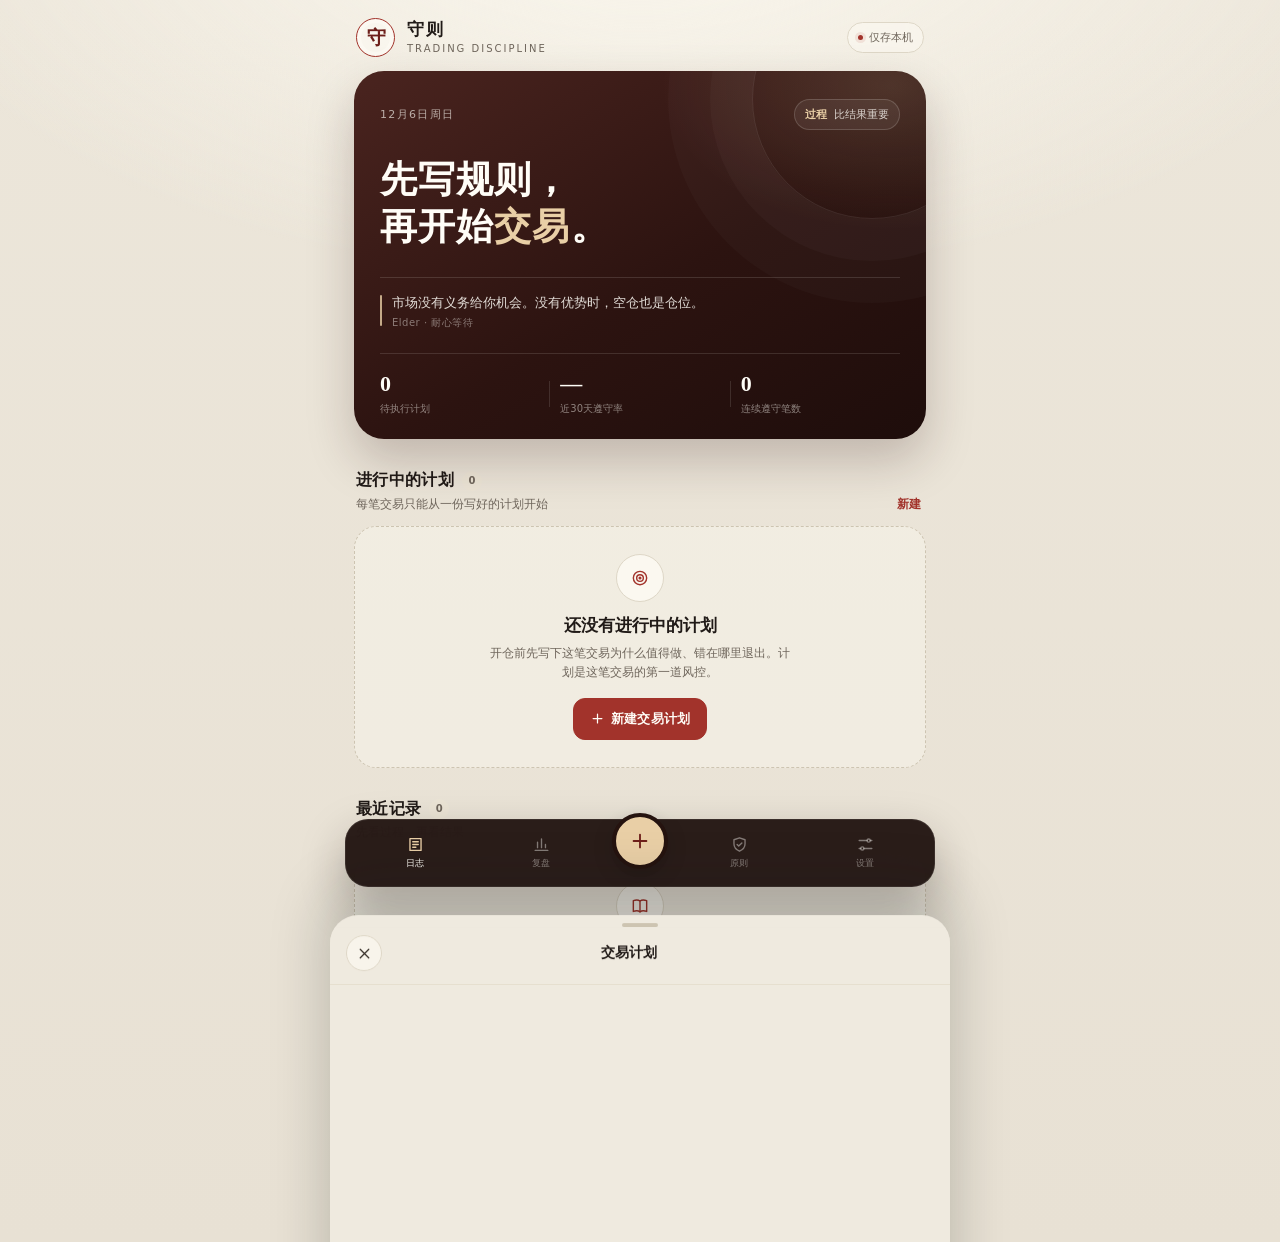
==== commit 7a29e5a1: "Update index.html" ====
--- a/index.html
+++ b/index.html
@@ -9,6 +9,10 @@
   <meta name="mobile-web-app-capable" content="yes">
   <meta name="apple-mobile-web-app-status-bar-style" content="default">
   <meta name="apple-mobile-web-app-title" content="守则">
+  <link rel="icon" href="data:image/svg+xml,%3Csvg xmlns='http://www.w3.org/2000/svg' viewBox='0 0 64 64'%3E%3Crect width='64' height='64' rx='18' fill='%234a241f'/%3E%3Ctext x='32' y='43' text-anchor='middle' font-size='34' fill='%23e9cfa6' font-family='serif'%3E守%3C/text%3E%3C/svg%3E">
+  <link rel="icon" type="image/png" sizes="192x192" href="icon-192.png">
+  <link rel="icon" type="image/png" sizes="512x512" href="icon-512.png">
+  <link rel="manifest" href="manifest.json">
   <title>守则 · 交易纪律日志</title>
   <link rel="icon" href="data:image/svg+xml,%3Csvg xmlns='http://www.w3.org/2000/svg' viewBox='0 0 64 64'%3E%3Crect width='64' height='64' rx='18' fill='%234a241f'/%3E%3Ctext x='32' y='43' text-anchor='middle' font-size='34' fill='%23e9cfa6' font-family='serif'%3E守%3C/text%3E%3C/svg%3E">
   <link rel="stylesheet" href="styles.css">
--- a/styles.css
+++ b/styles.css
@@ -1608,6 +1608,35 @@
   justify-content: flex-end;
 }
 
+.setting-row.column {
+  flex-direction: column;
+  align-items: stretch;
+  gap: 8px;
+}
+
+.setting-input {
+  width: 100%;
+  border: 1px solid var(--line);
+  background: rgba(251, 248, 240, 0.9);
+  border-radius: 12px;
+  padding: 10px 12px;
+  font-size: 14px;
+  line-height: 1.5;
+  outline: none;
+  font-family: inherit;
+  color: var(--ink);
+  -webkit-appearance: none;
+}
+
+.setting-input::placeholder {
+  color: var(--faint);
+}
+
+.setting-input:focus {
+  border-color: var(--accent);
+  box-shadow: 0 0 0 3px rgba(162, 51, 43, 0.09);
+}
+
 .mini-chip {
   border: 1px solid var(--line);
   background: var(--surface-2);
@@ -2201,6 +2230,7 @@
 }
 
 .check-toggle {
+  position: relative;
   display: flex;
   align-items: flex-start;
   gap: 10px;
@@ -2217,6 +2247,11 @@
 
 .check-toggle input {
   position: absolute;
+  top: 11px;
+  left: 11px;
+  width: 19px;
+  height: 19px;
+  margin: 0;
   opacity: 0;
   pointer-events: none;
 }
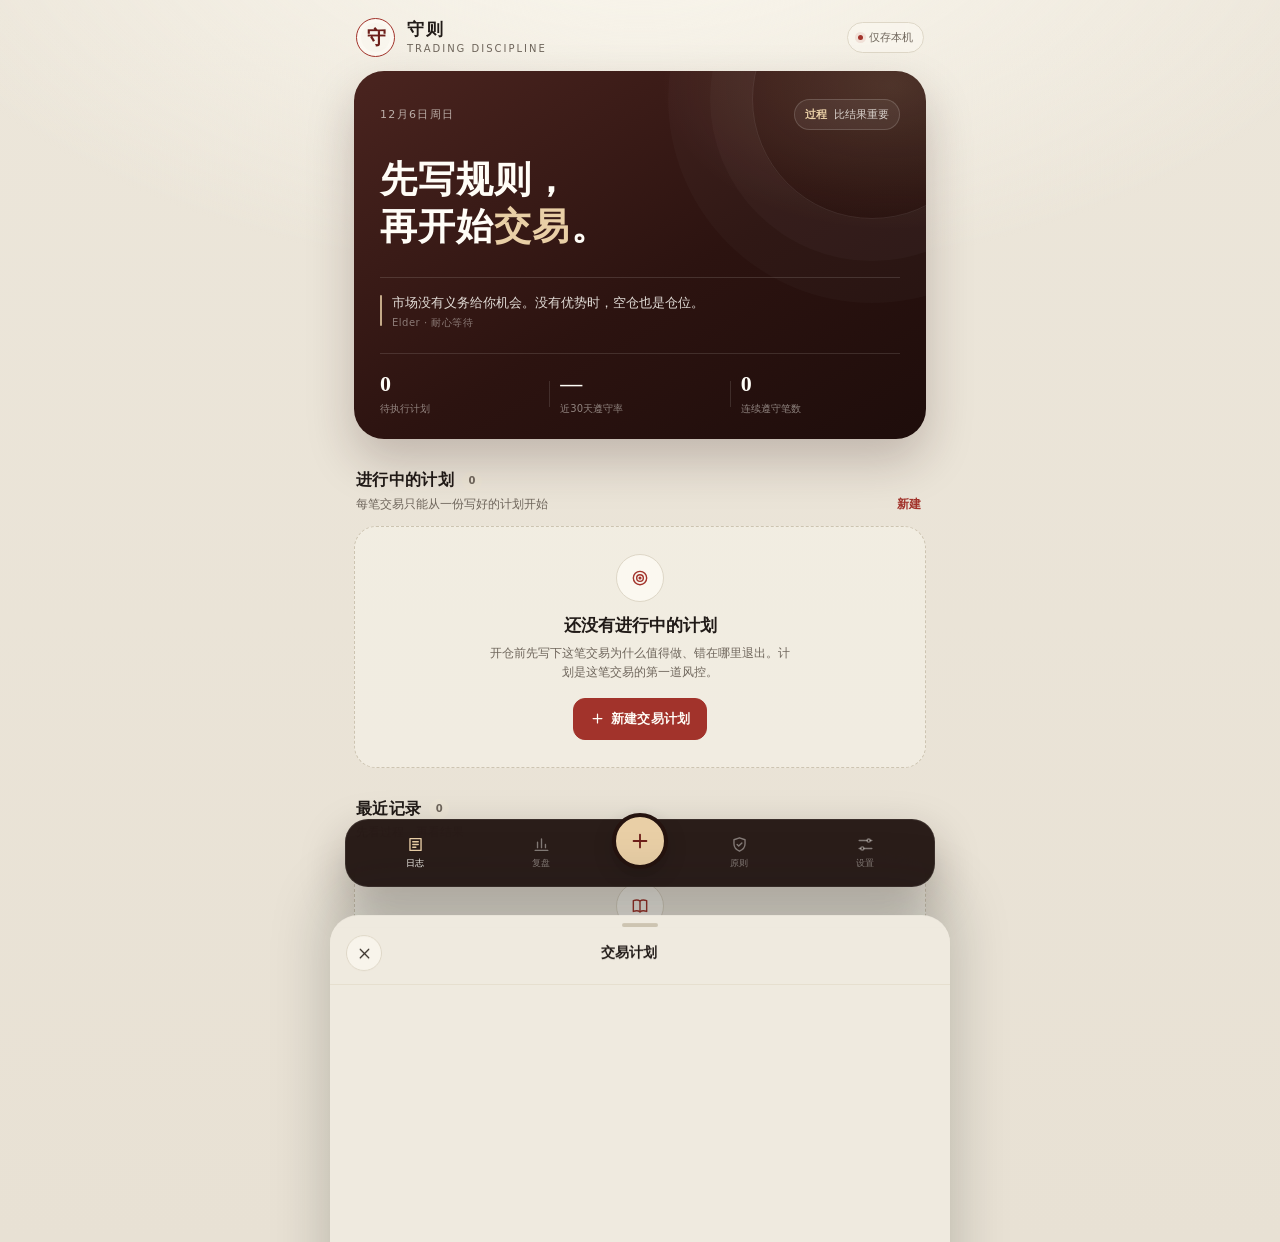
==== commit 489395f0: "Update index.html" ====
--- a/index.html
+++ b/index.html
@@ -9,12 +9,11 @@
   <meta name="mobile-web-app-capable" content="yes">
   <meta name="apple-mobile-web-app-status-bar-style" content="default">
   <meta name="apple-mobile-web-app-title" content="守则">
-  <link rel="icon" href="data:image/svg+xml,%3Csvg xmlns='http://www.w3.org/2000/svg' viewBox='0 0 64 64'%3E%3Crect width='64' height='64' rx='18' fill='%234a241f'/%3E%3Ctext x='32' y='43' text-anchor='middle' font-size='34' fill='%23e9cfa6' font-family='serif'%3E守%3C/text%3E%3C/svg%3E">
-  <link rel="icon" type="image/png" sizes="192x192" href="icon-192.png">
-  <link rel="icon" type="image/png" sizes="512x512" href="icon-512.png">
-  <link rel="manifest" href="manifest.json">
   <title>守则 · 交易纪律日志</title>
-  <link rel="icon" href="data:image/svg+xml,%3Csvg xmlns='http://www.w3.org/2000/svg' viewBox='0 0 64 64'%3E%3Crect width='64' height='64' rx='18' fill='%234a241f'/%3E%3Ctext x='32' y='43' text-anchor='middle' font-size='34' fill='%23e9cfa6' font-family='serif'%3E守%3C/text%3E%3C/svg%3E">
+  <link rel="icon" type="image/svg+xml" href="icons/favicon.svg">
+  <link rel="icon" type="image/png" sizes="192x192" href="icons/icon-192.png">
+  <link rel="icon" type="image/png" sizes="512x512" href="icons/icon-512.png">
+  <link rel="apple-touch-icon" sizes="180x180" href="icons/apple-touch-icon.png">
   <link rel="stylesheet" href="styles.css">
 </head>
 <body>
